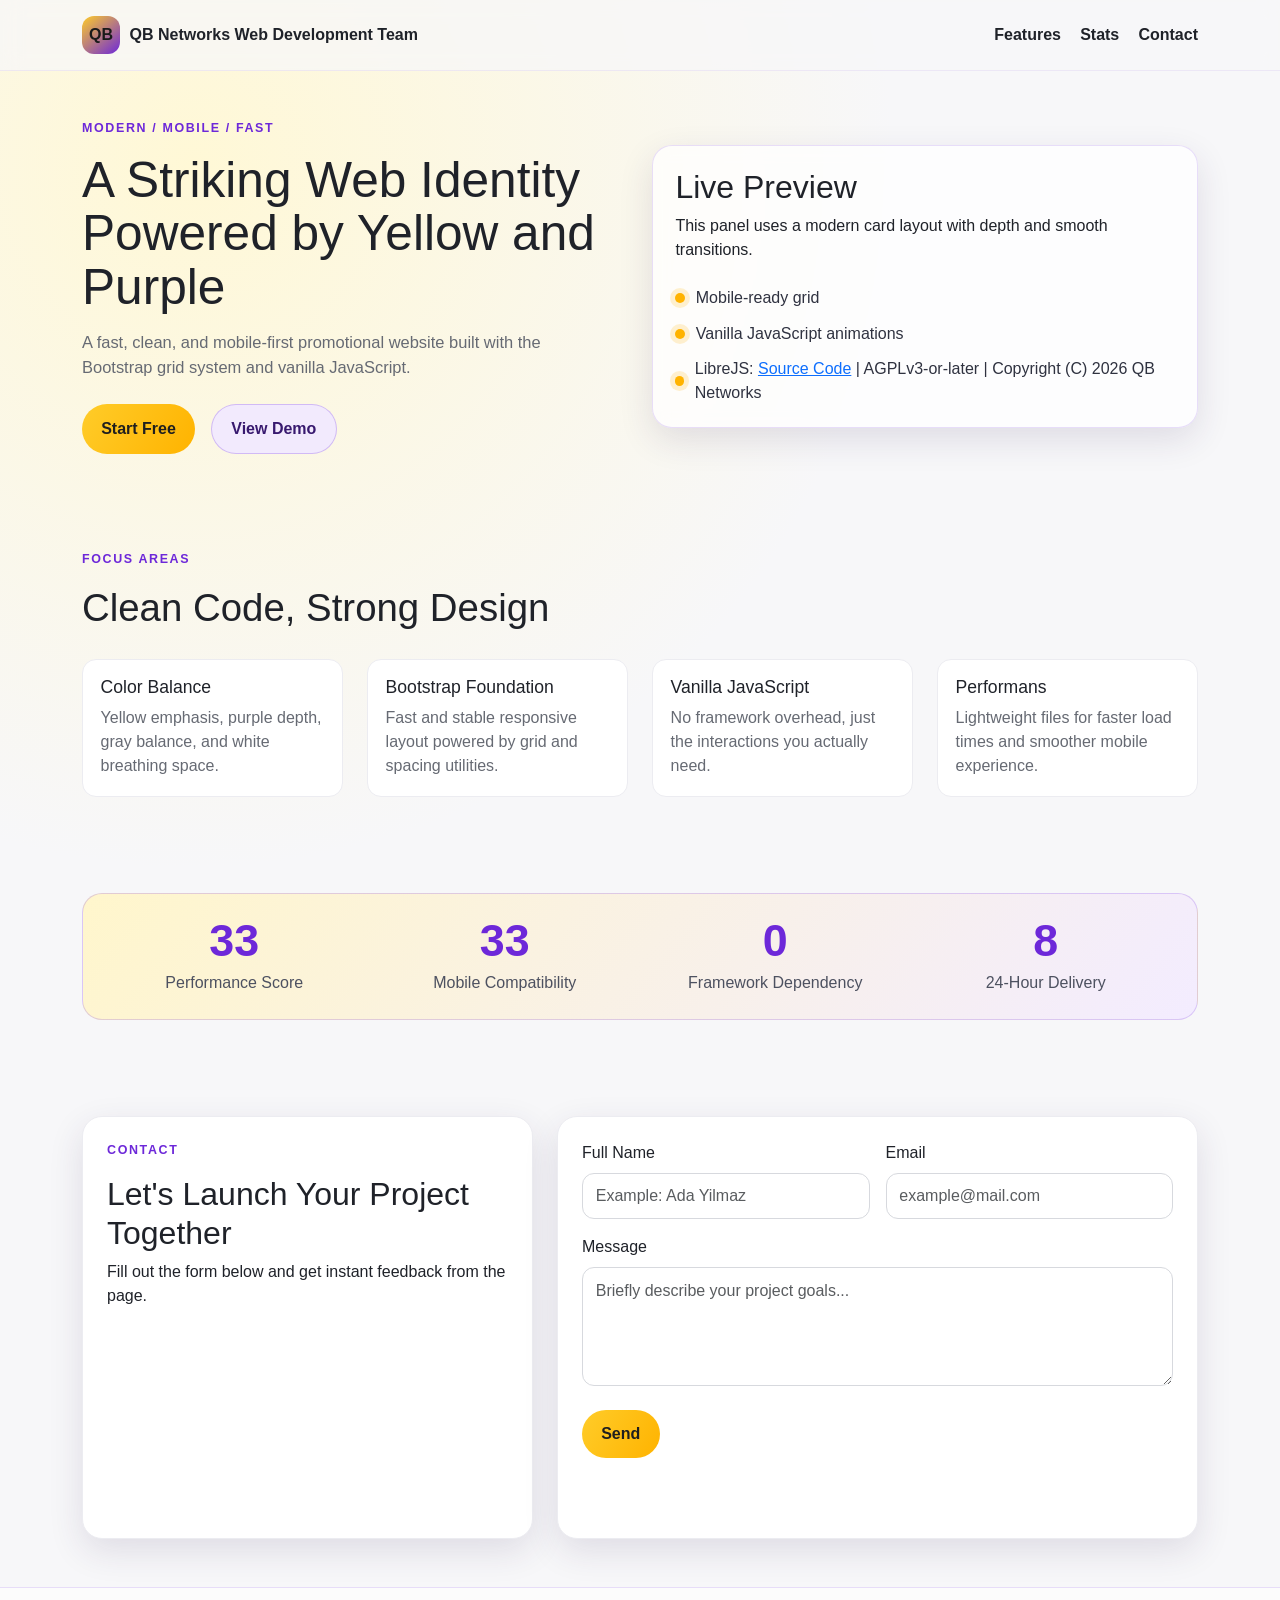
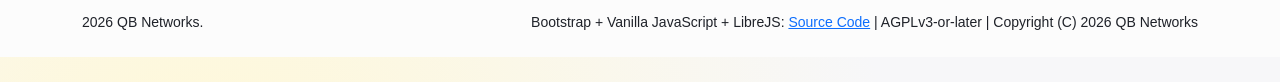
==== index.html @ ce6c525c "initial with AGPLv3-or-later Signed-off-by: Mert Gör <mertgor@qbnetworks.xyz>" ====
<!doctype html>
<!--
QB Networks Web Development Team - modern and mobile-friendly promotional website.
Copyright (C) 2026 QB Networks

This program is free software: you can redistribute it and/or modify
it under the terms of the GNU Affero General Public License as published
by the Free Software Foundation, either version 3 of the License, or
(at your option) any later version.

This program is distributed in the hope that it will be useful,
but WITHOUT ANY WARRANTY; without even the implied warranty of
MERCHANTABILITY or FITNESS FOR A PARTICULAR PURPOSE. See the
GNU Affero General Public License for more details.

You should have received a copy of the GNU Affero General Public License
along with this program. If not, see <https://www.gnu.org/licenses/>.
-->
<html lang="en-US">
<head>
  <meta charset="utf-8">
  <meta name="viewport" content="width=device-width, initial-scale=1">
  <title>QB Networks Web Development Team - Modern Web Experience</title>
  <meta name="description" content="A modern, mobile-friendly landing page with a yellow, purple, gray, and white design system.">

  <!-- Bootstrap CSS (layout and responsive helpers only) -->
  <link
    href="https://cdn.jsdelivr.net/npm/bootstrap@5.3.3/dist/css/bootstrap.min.css"
    rel="stylesheet"
    integrity="sha384-QWTKZyjpPEjISv5WaRU9OFeRpok6YctnYmDr5pNlyT2bRjXh0JMhjY6hW+ALEwIH"
    crossorigin="anonymous"
  >

  <link rel="stylesheet" href="styles.css">
  <link rel="jslicense" href="#jslicense-labels1">
</head>
<body>
  <div class="bg-orb orb-a" aria-hidden="true"></div>
  <div class="bg-orb orb-b" aria-hidden="true"></div>

  <header class="site-header" id="top">
    <nav class="container py-3">
      <div class="d-flex align-items-center justify-content-between">
        <a class="brand" href="#top" aria-label="Home page">
          <span class="brand-mark">QB</span>
          <span class="brand-text">QB Networks Web Development Team</span>
        </a>

        <button id="menuButton" class="menu-btn" aria-expanded="false" aria-controls="mainMenu">
          Menu
        </button>

        <ul id="mainMenu" class="menu-list">
          <li><a href="#features">Features</a></li>
          <li><a href="#stats">Stats</a></li>
          <li><a href="#contact">Contact</a></li>
        </ul>
      </div>
    </nav>
  </header>

  <main>
    <section class="hero-section container py-5 py-lg-6">
      <div class="row align-items-center g-4">
        <div class="col-lg-6 reveal">
          <p class="eyebrow">Modern / Mobile / Fast</p>
          <h1 class="hero-title">A Striking Web Identity Powered by Yellow and Purple</h1>
          <p class="hero-subtitle">
            A fast, clean, and mobile-first promotional website built with the
            Bootstrap grid system and vanilla JavaScript.
          </p>

          <div class="d-flex flex-wrap gap-3 mt-4">
            <a class="btn-primary-custom" href="#contact">Start Free</a>
            <a class="btn-secondary-custom" href="#features">View Demo</a>
          </div>
        </div>

        <div class="col-lg-6 reveal">
          <div class="glass-card hero-card">
            <h2>Live Preview</h2>
            <p class="mb-4">This panel uses a modern card layout with depth and smooth transitions.</p>

            <div class="status-list">
              <div class="status-item">
                <span class="dot"></span>
                <span>Mobile-ready grid</span>
              </div>
              <div class="status-item">
                <span class="dot"></span>
                <span>Vanilla JavaScript animations</span>
              </div>
              <div class="status-item">
                <span class="dot"></span>
                <span>
                  LibreJS: <a href="script.js">Source Code</a> | AGPLv3-or-later |
                  Copyright (C) 2026 QB Networks
                </span>
              </div>
            </div>
          </div>
        </div>
      </div>
    </section>

    <section id="features" class="container py-5">
      <div class="section-head reveal">
        <p class="eyebrow">Focus Areas</p>
        <h2>Clean Code, Strong Design</h2>
      </div>

      <div class="row g-4 mt-1">
        <div class="col-md-6 col-xl-3 reveal">
          <article class="feature-card">
            <h3>Color Balance</h3>
            <p>Yellow emphasis, purple depth, gray balance, and white breathing space.</p>
          </article>
        </div>
        <div class="col-md-6 col-xl-3 reveal">
          <article class="feature-card">
            <h3>Bootstrap Foundation</h3>
            <p>Fast and stable responsive layout powered by grid and spacing utilities.</p>
          </article>
        </div>
        <div class="col-md-6 col-xl-3 reveal">
          <article class="feature-card">
            <h3>Vanilla JavaScript</h3>
            <p>No framework overhead, just the interactions you actually need.</p>
          </article>
        </div>
        <div class="col-md-6 col-xl-3 reveal">
          <article class="feature-card">
            <h3>Performans</h3>
            <p>Lightweight files for faster load times and smoother mobile experience.</p>
          </article>
        </div>
      </div>
    </section>

    <section id="stats" class="container py-5">
      <div class="stats-wrap reveal">
        <div class="row g-3 text-center">
          <div class="col-6 col-md-3">
            <p class="stat-number" data-target="98">0</p>
            <p class="stat-label">Performance Score</p>
          </div>
          <div class="col-6 col-md-3">
            <p class="stat-number" data-target="100">0</p>
            <p class="stat-label">Mobile Compatibility</p>
          </div>
          <div class="col-6 col-md-3">
            <p class="stat-number" data-target="0">0</p>
            <p class="stat-label">Framework Dependency</p>
          </div>
          <div class="col-6 col-md-3">
            <p class="stat-number" data-target="24">0</p>
            <p class="stat-label">24-Hour Delivery</p>
          </div>
        </div>
      </div>
    </section>

    <section id="contact" class="container py-5 pb-6">
      <div class="row g-4 align-items-stretch">
        <div class="col-lg-5 reveal">
          <div class="contact-info">
            <p class="eyebrow">Contact</p>
            <h2>Let's Launch Your Project Together</h2>
            <p>Fill out the form below and get instant feedback from the page.</p>
          </div>
        </div>

        <div class="col-lg-7 reveal">
          <form id="contactForm" class="contact-form" novalidate>
            <div class="row g-3">
              <div class="col-md-6">
                <label for="name" class="form-label">Full Name</label>
                <input id="name" name="name" class="form-control" required minlength="3" placeholder="Example: Ada Yilmaz">
              </div>
              <div class="col-md-6">
                <label for="email" class="form-label">Email</label>
                <input id="email" name="email" type="email" class="form-control" required placeholder="example@mail.com">
              </div>
              <div class="col-12">
                <label for="message" class="form-label">Message</label>
                <textarea id="message" name="message" rows="4" class="form-control" required minlength="10" placeholder="Briefly describe your project goals..."></textarea>
              </div>
            </div>

            <button type="submit" class="btn-primary-custom mt-4">Send</button>
            <p id="formResult" class="form-result mt-3" role="status" aria-live="polite"></p>
          </form>
        </div>
      </div>
    </section>
  </main>

  <footer class="site-footer py-4">
    <div class="container d-flex flex-column flex-md-row justify-content-between gap-2">
      <small>2026 QB Networks.</small>
      <small>
        Bootstrap + Vanilla JavaScript + LibreJS: <a href="script.js">Source Code</a> |
        AGPLv3-or-later | Copyright (C) 2026 QB Networks
      </small>
    </div>
  </footer>

  <!-- LibreJS JavaScript license information -->
  <table id="jslicense-labels1" class="visually-hidden" aria-hidden="true">
    <tr>
      <td><a href="script.js">script.js</a></td>
      <td><a href="https://www.gnu.org/licenses/agpl-3.0.html">GNU AGPLv3 or later</a></td>
      <td><a href="script.js">Source</a></td>
    </tr>
  </table>

  <script src="script.js"></script>
</body>
</html>
---- styles.css ----
/*
QB Networks Web Development Team - modern and mobile-friendly promotional website.
Copyright (C) 2026 QB Networks

This program is free software: you can redistribute it and/or modify
it under the terms of the GNU Affero General Public License as published
by the Free Software Foundation, either version 3 of the License, or
(at your option) any later version.

This program is distributed in the hope that it will be useful,
but WITHOUT ANY WARRANTY; without even the implied warranty of
MERCHANTABILITY or FITNESS FOR A PARTICULAR PURPOSE. See the
GNU Affero General Public License for more details.

You should have received a copy of the GNU Affero General Public License
along with this program. If not, see <https://www.gnu.org/licenses/>.
*/

:root {
  --bg: #f7f7f9;
  --white: #ffffff;
  --gray-100: #ececf1;
  --gray-500: #666a73;
  --gray-900: #1f2229;
  --yellow: #ffcc29;
  --yellow-strong: #ffb300;
  --purple: #6d28d9;
  --purple-soft: #8854e9;
  --radius-lg: 20px;
  --radius-md: 14px;
  --shadow-soft: 0 12px 35px rgba(49, 34, 79, 0.12);
}

* {
  box-sizing: border-box;
}

html,
body {
  margin: 0;
  padding: 0;
  background: radial-gradient(circle at 15% 10%, #fff8d6 0%, var(--bg) 38%),
              radial-gradient(circle at 85% 8%, #eee5ff 0%, transparent 35%),
              var(--bg);
  color: var(--gray-900);
  font-family: "Segoe UI", "Trebuchet MS", sans-serif;
  scroll-behavior: smooth;
}

body {
  min-height: 100vh;
  position: relative;
  overflow-x: hidden;
}

.py-lg-6 {
  padding-top: 6rem;
  padding-bottom: 6rem;
}

.pb-6 {
  padding-bottom: 6rem;
}

.bg-orb {
  position: fixed;
  border-radius: 999px;
  filter: blur(50px);
  opacity: 0.35;
  z-index: -1;
}

.orb-a {
  width: 260px;
  height: 260px;
  background: var(--yellow);
  top: -70px;
  left: -50px;
}

.orb-b {
  width: 320px;
  height: 320px;
  background: var(--purple-soft);
  right: -100px;
  top: 120px;
}

.site-header {
  position: sticky;
  top: 0;
  z-index: 10;
  -webkit-backdrop-filter: blur(10px);
  backdrop-filter: blur(10px);
  background: rgba(247, 247, 249, 0.75);
  border-bottom: 1px solid rgba(109, 40, 217, 0.08);
  transition: box-shadow 0.25s ease;
}

.site-header.scrolled {
  box-shadow: 0 10px 30px rgba(0, 0, 0, 0.08);
}

.brand {
  text-decoration: none;
  color: inherit;
  display: inline-flex;
  align-items: center;
  gap: 0.6rem;
  font-weight: 700;
}

.brand-mark {
  width: 38px;
  height: 38px;
  border-radius: 12px;
  display: grid;
  place-items: center;
  background: linear-gradient(140deg, var(--yellow), var(--purple));
  color: #1a1a1a;
}

.menu-btn {
  display: none;
  border: 0;
  border-radius: 999px;
  background: var(--purple);
  color: var(--white);
  padding: 0.55rem 1rem;
}

.menu-list {
  list-style: none;
  margin: 0;
  padding: 0;
  display: flex;
  align-items: center;
  gap: 1.2rem;
}

.menu-list a {
  text-decoration: none;
  color: var(--gray-900);
  font-weight: 600;
  position: relative;
}

.menu-list a::after {
  content: "";
  position: absolute;
  left: 0;
  bottom: -4px;
  width: 0;
  height: 2px;
  background: linear-gradient(to right, var(--yellow), var(--purple));
  transition: width 0.2s ease;
}

.menu-list a:hover::after,
.menu-list a:focus-visible::after {
  width: 100%;
}

.eyebrow {
  text-transform: uppercase;
  letter-spacing: 0.13em;
  font-size: 0.78rem;
  color: var(--purple);
  font-weight: 700;
}

.hero-title {
  font-size: clamp(2rem, 4vw, 3.1rem);
  line-height: 1.08;
  margin: 0.5rem 0 1rem;
}

.hero-subtitle {
  max-width: 58ch;
  color: var(--gray-500);
  font-size: 1.03rem;
}

.glass-card {
  background: rgba(255, 255, 255, 0.72);
  border: 1px solid rgba(109, 40, 217, 0.15);
  border-radius: var(--radius-lg);
  box-shadow: var(--shadow-soft);
  -webkit-backdrop-filter: blur(8px);
  backdrop-filter: blur(8px);
}

.hero-card {
  padding: 1.4rem;
}

.status-list {
  display: grid;
  gap: 0.7rem;
}

.status-item {
  display: flex;
  align-items: center;
  gap: 0.65rem;
  color: #2f3240;
}

.dot {
  width: 10px;
  height: 10px;
  border-radius: 999px;
  background: var(--yellow-strong);
  box-shadow: 0 0 0 5px rgba(255, 179, 0, 0.18);
}

.section-head h2 {
  margin-bottom: 0;
  font-size: clamp(1.6rem, 3vw, 2.4rem);
}

.feature-card {
  background: var(--white);
  border: 1px solid var(--gray-100);
  border-radius: var(--radius-md);
  padding: 1.1rem;
  height: 100%;
  transition: transform 0.2s ease, box-shadow 0.2s ease, border-color 0.2s ease;
}

.feature-card:hover {
  transform: translateY(-4px);
  border-color: rgba(109, 40, 217, 0.35);
  box-shadow: 0 10px 25px rgba(109, 40, 217, 0.08);
}

.feature-card h3 {
  font-size: 1.1rem;
  margin-bottom: 0.5rem;
}

.feature-card p {
  margin-bottom: 0;
  color: var(--gray-500);
}

.stats-wrap {
  background: linear-gradient(130deg, #fff6cc, #f3ecff);
  border: 1px solid rgba(109, 40, 217, 0.2);
  border-radius: var(--radius-lg);
  padding: 1.5rem;
}

.stat-number {
  font-size: clamp(1.8rem, 4vw, 2.8rem);
  margin: 0;
  line-height: 1;
  font-weight: 800;
  color: var(--purple);
}

.stat-label {
  margin: 0.5rem 0 0;
  color: #4d5160;
}

.contact-info,
.contact-form {
  background: var(--white);
  border: 1px solid var(--gray-100);
  border-radius: var(--radius-lg);
  box-shadow: var(--shadow-soft);
  height: 100%;
}

.contact-info {
  padding: 1.5rem;
}

.contact-form {
  padding: 1.5rem;
}

.form-control {
  border-radius: 12px;
  border: 1px solid #d7d9de;
  padding: 0.65rem 0.8rem;
}

.form-control:focus {
  border-color: var(--purple-soft);
  box-shadow: 0 0 0 0.2rem rgba(109, 40, 217, 0.18);
}

.btn-primary-custom,
.btn-secondary-custom {
  display: inline-flex;
  align-items: center;
  justify-content: center;
  border-radius: 999px;
  text-decoration: none;
  border: 0;
  font-weight: 700;
  padding: 0.75rem 1.2rem;
}

.btn-primary-custom {
  background: linear-gradient(120deg, var(--yellow), var(--yellow-strong));
  color: #1f1f1f;
}

.btn-primary-custom:hover {
  filter: brightness(1.03);
}

.btn-secondary-custom {
  background: #f2eafd;
  color: #38196f;
  border: 1px solid rgba(109, 40, 217, 0.25);
}

.form-result {
  min-height: 1.5rem;
  color: var(--purple);
  font-weight: 600;
}

.site-footer {
  border-top: 1px solid rgba(109, 40, 217, 0.15);
  background: rgba(255, 255, 255, 0.62);
}

.reveal {
  opacity: 0;
  transform: translateY(22px);
  transition: opacity 0.55s ease, transform 0.55s ease;
}

.reveal.visible {
  opacity: 1;
  transform: translateY(0);
}

@media (max-width: 991.98px) {
  .menu-btn {
    display: inline-flex;
  }

  .menu-list {
    position: absolute;
    top: 72px;
    right: 1rem;
    width: min(220px, calc(100vw - 2rem));
    flex-direction: column;
    align-items: stretch;
    gap: 0.4rem;
    background: var(--white);
    border: 1px solid var(--gray-100);
    border-radius: 12px;
    box-shadow: 0 16px 40px rgba(0, 0, 0, 0.12);
    padding: 0.7rem;
    display: none;
  }

  .menu-list.open {
    display: flex;
  }

  .menu-list a {
    display: block;
    padding: 0.55rem 0.6rem;
    border-radius: 8px;
  }

  .menu-list a:hover,
  .menu-list a:focus-visible {
    background: #f6f0ff;
  }
}

@media (prefers-reduced-motion: reduce) {
  * {
    animation: none !important;
    transition: none !important;
    scroll-behavior: auto !important;
  }
}
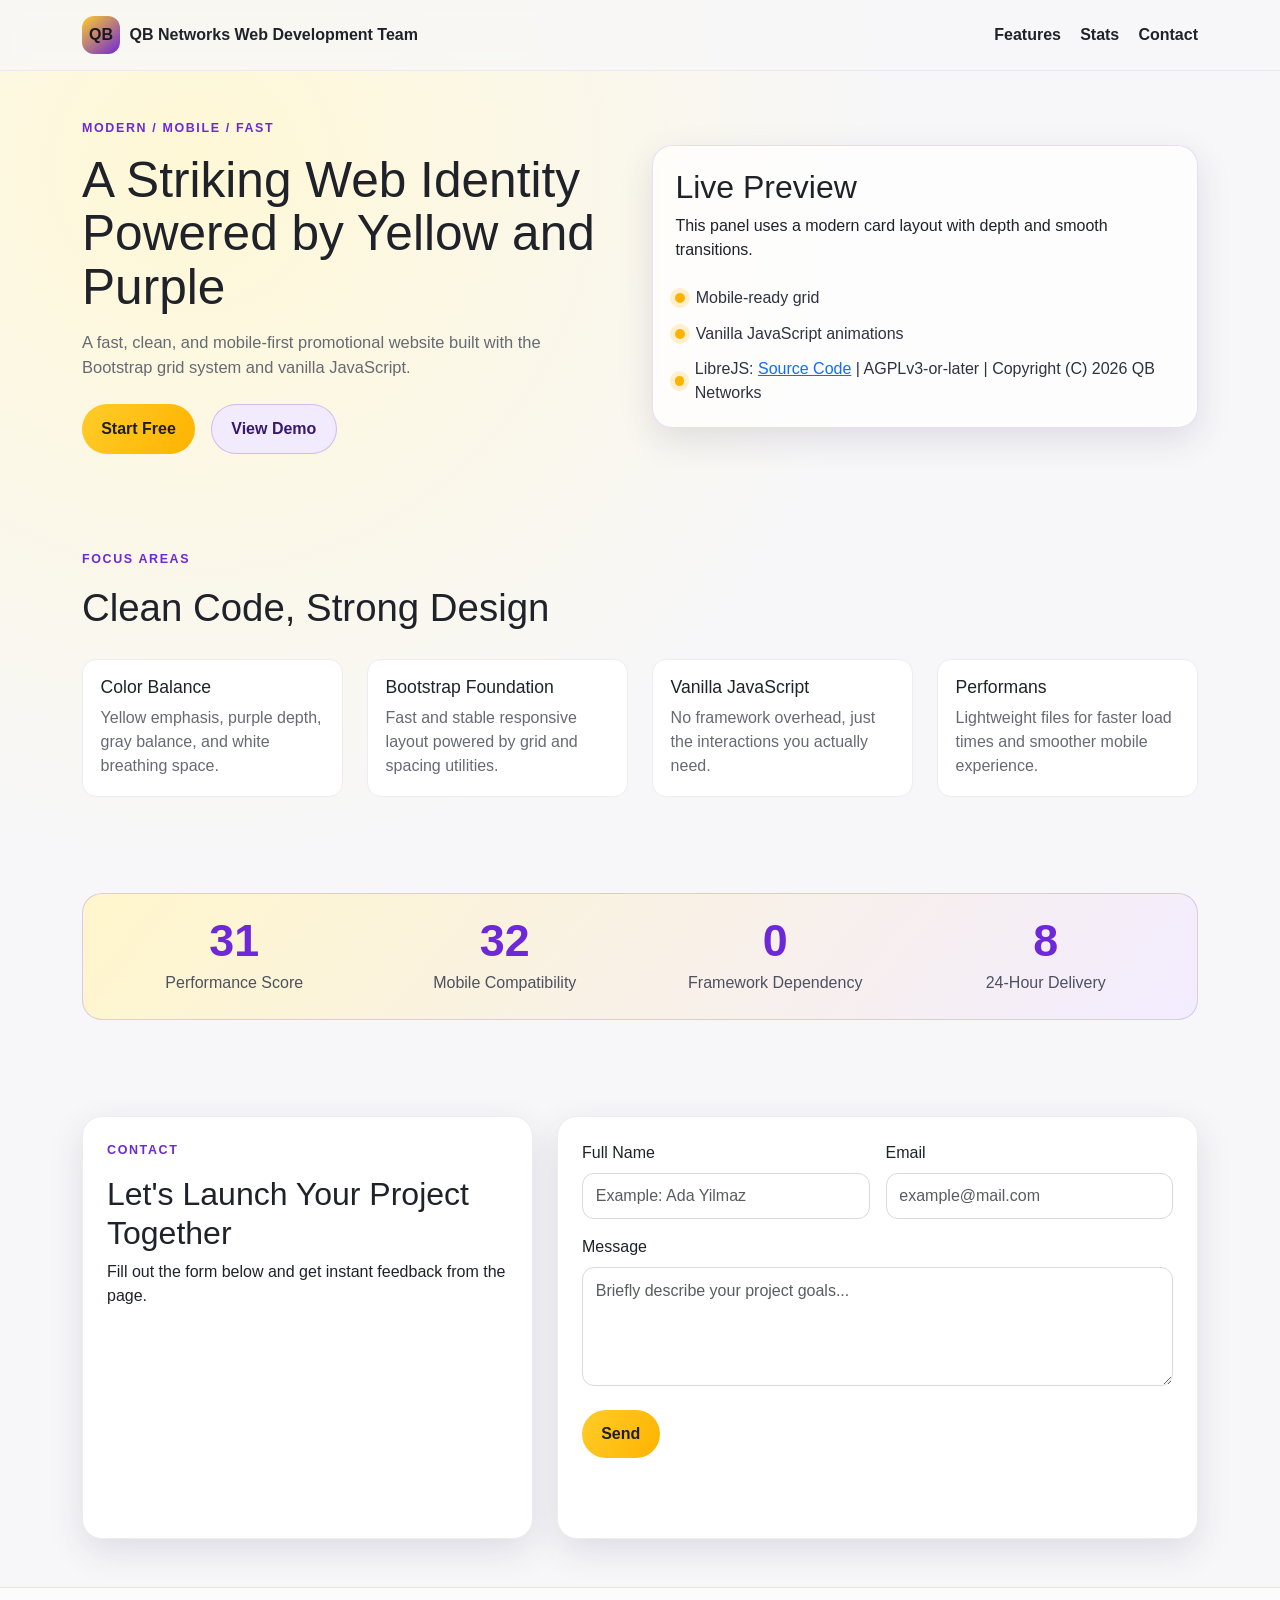
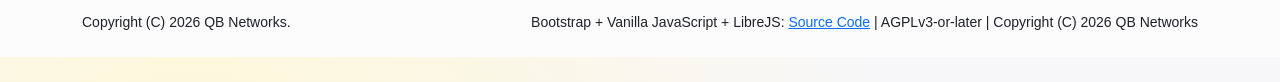
==== commit ce2de543: "ChangeLog written , Footer update Signed-off-by: Mert Gör <mertgor@qbnetworks.xyz>" ====
--- a/index.html
+++ b/index.html
@@ -197,7 +197,7 @@
 
   <footer class="site-footer py-4">
     <div class="container d-flex flex-column flex-md-row justify-content-between gap-2">
-      <small>2026 QB Networks.</small>
+      <small>Copyright (C) 2026 QB Networks.</small>
       <small>
         Bootstrap + Vanilla JavaScript + LibreJS: <a href="script.js">Source Code</a> |
         AGPLv3-or-later | Copyright (C) 2026 QB Networks
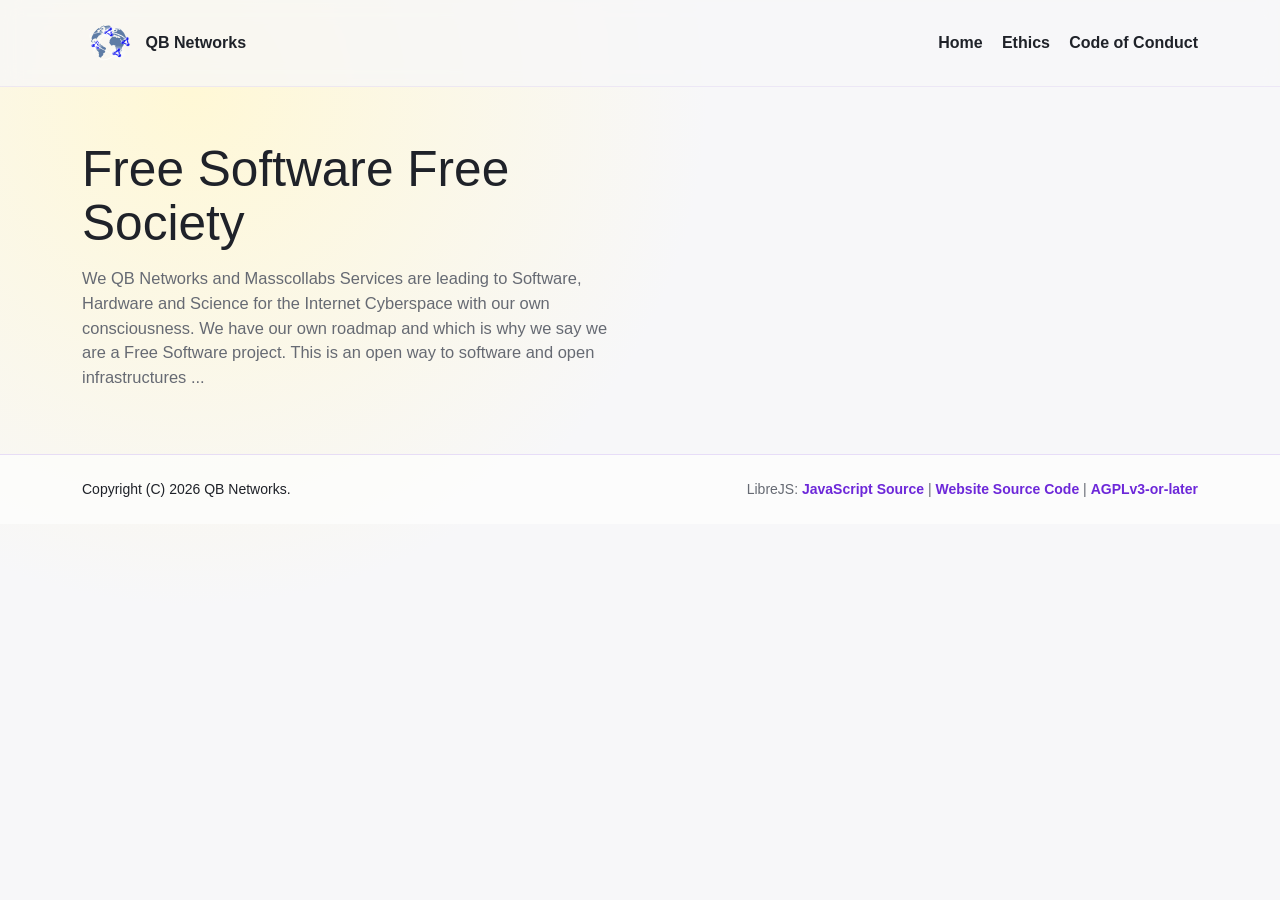
==== commit 7ae17839: "feat: refresh site structure and licensing links Signed-off-by: Mert Gör <mertgor@qbnetworks.xyz>" ====
--- a/index.html
+++ b/index.html
@@ -1,6 +1,6 @@
 <!doctype html>
 <!--
-QB Networks Web Development Team - modern and mobile-friendly promotional website.
+QB Networks - modern and mobile-friendly promotional website.
 Copyright (C) 2026 QB Networks
 
 This program is free software: you can redistribute it and/or modify
@@ -20,7 +20,7 @@
 <head>
   <meta charset="utf-8">
   <meta name="viewport" content="width=device-width, initial-scale=1">
-  <title>QB Networks Web Development Team - Modern Web Experience</title>
+  <title>QB Networks - Modern Web Experience</title>
   <meta name="description" content="A modern, mobile-friendly landing page with a yellow, purple, gray, and white design system.">
 
   <!-- Bootstrap CSS (layout and responsive helpers only) -->
@@ -32,6 +32,7 @@
   >
 
   <link rel="stylesheet" href="styles.css">
+  <link rel="icon" type="image/svg+xml" href="img/qbnetworks400x400.svg">
   <link rel="jslicense" href="#jslicense-labels1">
 </head>
 <body>
@@ -42,8 +43,8 @@
     <nav class="container py-3">
       <div class="d-flex align-items-center justify-content-between">
         <a class="brand" href="#top" aria-label="Home page">
-          <span class="brand-mark">QB</span>
-          <span class="brand-text">QB Networks Web Development Team</span>
+          <img class="brand-mark" src="img/qbnetworks400x400.svg" alt="" aria-hidden="true">
+          <span class="brand-text">QB Networks</span>
         </a>
 
         <button id="menuButton" class="menu-btn" aria-expanded="false" aria-controls="mainMenu">
@@ -51,9 +52,9 @@
         </button>
 
         <ul id="mainMenu" class="menu-list">
-          <li><a href="#features">Features</a></li>
-          <li><a href="#stats">Stats</a></li>
-          <li><a href="#contact">Contact</a></li>
+          <li><a href="#top">Home</a></li>
+          <li><a href="ethics.html">Ethics</a></li>
+          <li><a href="coc.html">Code of Conduct</a></li>
         </ul>
       </div>
     </nav>
@@ -63,134 +64,13 @@
     <section class="hero-section container py-5 py-lg-6">
       <div class="row align-items-center g-4">
         <div class="col-lg-6 reveal">
-          <p class="eyebrow">Modern / Mobile / Fast</p>
-          <h1 class="hero-title">A Striking Web Identity Powered by Yellow and Purple</h1>
+          <h1 class="hero-title">Free Software Free Society</h1>
           <p class="hero-subtitle">
-            A fast, clean, and mobile-first promotional website built with the
-            Bootstrap grid system and vanilla JavaScript.
+            We QB Networks and Masscollabs Services are leading to Software, Hardware and Science for the Internet Cyberspace with our own consciousness. We have our own roadmap and which is why we say we are a Free Software project. This is an open way to software and open infrastructures ...
           </p>
 
-          <div class="d-flex flex-wrap gap-3 mt-4">
-            <a class="btn-primary-custom" href="#contact">Start Free</a>
-            <a class="btn-secondary-custom" href="#features">View Demo</a>
-          </div>
         </div>
 
-        <div class="col-lg-6 reveal">
-          <div class="glass-card hero-card">
-            <h2>Live Preview</h2>
-            <p class="mb-4">This panel uses a modern card layout with depth and smooth transitions.</p>
-
-            <div class="status-list">
-              <div class="status-item">
-                <span class="dot"></span>
-                <span>Mobile-ready grid</span>
-              </div>
-              <div class="status-item">
-                <span class="dot"></span>
-                <span>Vanilla JavaScript animations</span>
-              </div>
-              <div class="status-item">
-                <span class="dot"></span>
-                <span>
-                  LibreJS: <a href="script.js">Source Code</a> | AGPLv3-or-later |
-                  Copyright (C) 2026 QB Networks
-                </span>
-              </div>
-            </div>
-          </div>
-        </div>
-      </div>
-    </section>
-
-    <section id="features" class="container py-5">
-      <div class="section-head reveal">
-        <p class="eyebrow">Focus Areas</p>
-        <h2>Clean Code, Strong Design</h2>
-      </div>
-
-      <div class="row g-4 mt-1">
-        <div class="col-md-6 col-xl-3 reveal">
-          <article class="feature-card">
-            <h3>Color Balance</h3>
-            <p>Yellow emphasis, purple depth, gray balance, and white breathing space.</p>
-          </article>
-        </div>
-        <div class="col-md-6 col-xl-3 reveal">
-          <article class="feature-card">
-            <h3>Bootstrap Foundation</h3>
-            <p>Fast and stable responsive layout powered by grid and spacing utilities.</p>
-          </article>
-        </div>
-        <div class="col-md-6 col-xl-3 reveal">
-          <article class="feature-card">
-            <h3>Vanilla JavaScript</h3>
-            <p>No framework overhead, just the interactions you actually need.</p>
-          </article>
-        </div>
-        <div class="col-md-6 col-xl-3 reveal">
-          <article class="feature-card">
-            <h3>Performans</h3>
-            <p>Lightweight files for faster load times and smoother mobile experience.</p>
-          </article>
-        </div>
-      </div>
-    </section>
-
-    <section id="stats" class="container py-5">
-      <div class="stats-wrap reveal">
-        <div class="row g-3 text-center">
-          <div class="col-6 col-md-3">
-            <p class="stat-number" data-target="98">0</p>
-            <p class="stat-label">Performance Score</p>
-          </div>
-          <div class="col-6 col-md-3">
-            <p class="stat-number" data-target="100">0</p>
-            <p class="stat-label">Mobile Compatibility</p>
-          </div>
-          <div class="col-6 col-md-3">
-            <p class="stat-number" data-target="0">0</p>
-            <p class="stat-label">Framework Dependency</p>
-          </div>
-          <div class="col-6 col-md-3">
-            <p class="stat-number" data-target="24">0</p>
-            <p class="stat-label">24-Hour Delivery</p>
-          </div>
-        </div>
-      </div>
-    </section>
-
-    <section id="contact" class="container py-5 pb-6">
-      <div class="row g-4 align-items-stretch">
-        <div class="col-lg-5 reveal">
-          <div class="contact-info">
-            <p class="eyebrow">Contact</p>
-            <h2>Let's Launch Your Project Together</h2>
-            <p>Fill out the form below and get instant feedback from the page.</p>
-          </div>
-        </div>
-
-        <div class="col-lg-7 reveal">
-          <form id="contactForm" class="contact-form" novalidate>
-            <div class="row g-3">
-              <div class="col-md-6">
-                <label for="name" class="form-label">Full Name</label>
-                <input id="name" name="name" class="form-control" required minlength="3" placeholder="Example: Ada Yilmaz">
-              </div>
-              <div class="col-md-6">
-                <label for="email" class="form-label">Email</label>
-                <input id="email" name="email" type="email" class="form-control" required placeholder="example@mail.com">
-              </div>
-              <div class="col-12">
-                <label for="message" class="form-label">Message</label>
-                <textarea id="message" name="message" rows="4" class="form-control" required minlength="10" placeholder="Briefly describe your project goals..."></textarea>
-              </div>
-            </div>
-
-            <button type="submit" class="btn-primary-custom mt-4">Send</button>
-            <p id="formResult" class="form-result mt-3" role="status" aria-live="polite"></p>
-          </form>
-        </div>
       </div>
     </section>
   </main>
@@ -198,9 +78,10 @@
   <footer class="site-footer py-4">
     <div class="container d-flex flex-column flex-md-row justify-content-between gap-2">
       <small>Copyright (C) 2026 QB Networks.</small>
-      <small>
-        Bootstrap + Vanilla JavaScript + LibreJS: <a href="script.js">Source Code</a> |
-        AGPLv3-or-later | Copyright (C) 2026 QB Networks
+      <small class="footer-meta">
+        LibreJS: <a href="script.js">JavaScript Source</a> |
+        <a href="https://codeberg.org/qbnetworks/qbnetworks.xyz">Website Source Code</a> |
+        <a href="https://www.gnu.org/licenses/agpl-3.0.html">AGPLv3-or-later</a>
       </small>
     </div>
   </footer>
--- a/styles.css
+++ b/styles.css
@@ -1,5 +1,5 @@
 /*
-QB Networks Web Development Team - modern and mobile-friendly promotional website.
+QB Networks - modern and mobile-friendly promotional website.
 Copyright (C) 2026 QB Networks
 
 This program is free software: you can redistribute it and/or modify
@@ -111,13 +111,13 @@
 }
 
 .brand-mark {
-  width: 38px;
-  height: 38px;
-  border-radius: 12px;
-  display: grid;
-  place-items: center;
-  background: linear-gradient(140deg, var(--yellow), var(--purple));
-  color: #1a1a1a;
+  width: 54px;
+  height: 54px;
+  border-radius: 0;
+  display: block;
+  object-fit: cover;
+  background: transparent;
+  box-shadow: none;
 }
 
 .menu-btn {
@@ -242,26 +242,6 @@
 .feature-card p {
   margin-bottom: 0;
   color: var(--gray-500);
-}
-
-.stats-wrap {
-  background: linear-gradient(130deg, #fff6cc, #f3ecff);
-  border: 1px solid rgba(109, 40, 217, 0.2);
-  border-radius: var(--radius-lg);
-  padding: 1.5rem;
-}
-
-.stat-number {
-  font-size: clamp(1.8rem, 4vw, 2.8rem);
-  margin: 0;
-  line-height: 1;
-  font-weight: 800;
-  color: var(--purple);
-}
-
-.stat-label {
-  margin: 0.5rem 0 0;
-  color: #4d5160;
 }
 
 .contact-info,
@@ -328,6 +308,21 @@
 .site-footer {
   border-top: 1px solid rgba(109, 40, 217, 0.15);
   background: rgba(255, 255, 255, 0.62);
+}
+
+.footer-meta {
+  color: var(--gray-500);
+}
+
+.footer-meta a {
+  color: var(--purple);
+  font-weight: 700;
+  text-decoration: none;
+}
+
+.footer-meta a:hover,
+.footer-meta a:focus-visible {
+  text-decoration: underline;
 }
 
 .reveal {
@@ -376,6 +371,7 @@
   .menu-list a:focus-visible {
     background: #f6f0ff;
   }
+
 }
 
 @media (prefers-reduced-motion: reduce) {
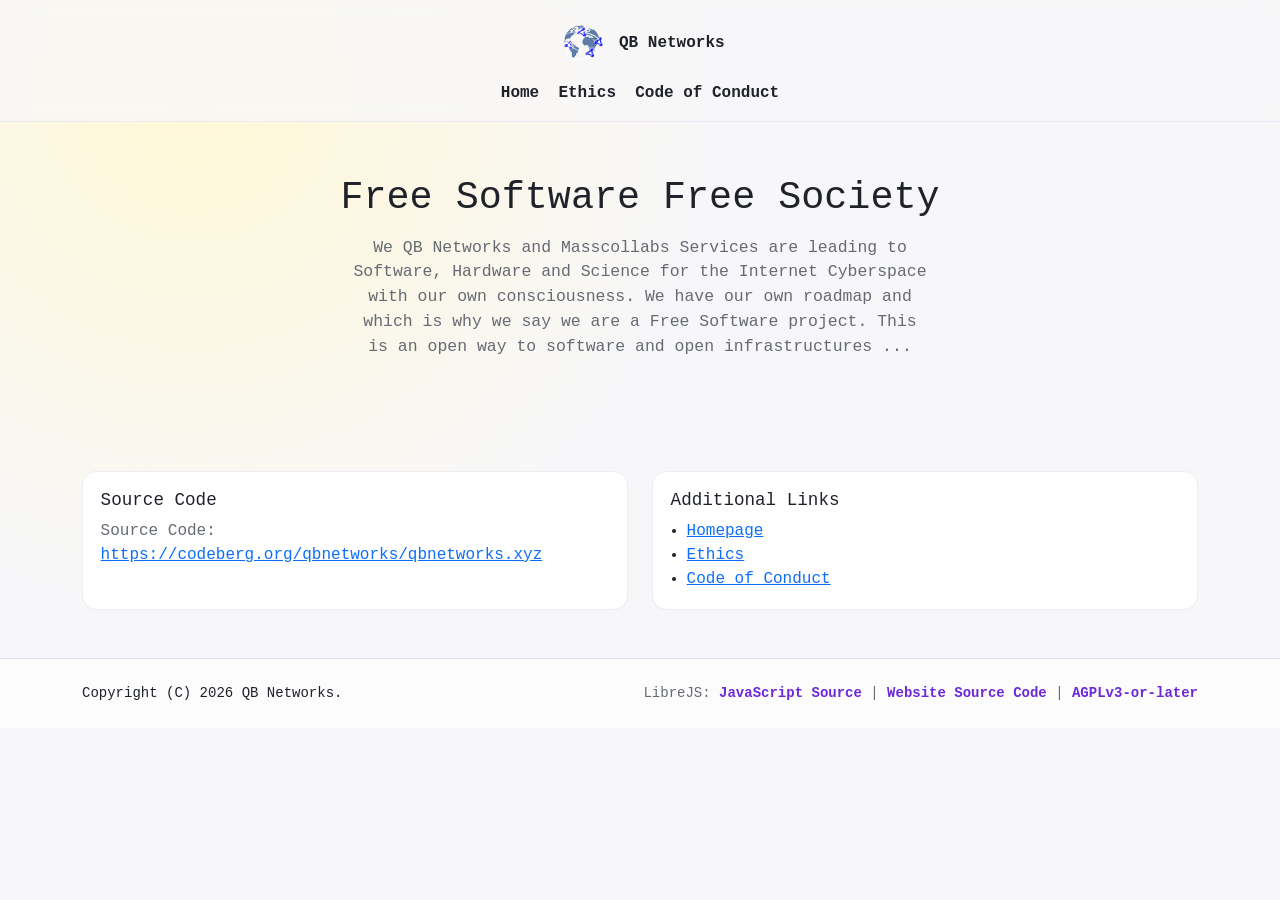
==== commit 95d794ba: "feat: unify centered header layout, typography, and bottom links Signed-off-by: Mert Gör <mertgor@qb" ====
--- a/index.html
+++ b/index.html
@@ -41,15 +41,11 @@
 
   <header class="site-header" id="top">
     <nav class="container py-3">
-      <div class="d-flex align-items-center justify-content-between">
-        <a class="brand" href="#top" aria-label="Home page">
+      <div class="header-stack">
+        <a class="brand" href="index.html" aria-label="Home page">
           <img class="brand-mark" src="img/qbnetworks400x400.svg" alt="" aria-hidden="true">
           <span class="brand-text">QB Networks</span>
         </a>
-
-        <button id="menuButton" class="menu-btn" aria-expanded="false" aria-controls="mainMenu">
-          Menu
-        </button>
 
         <ul id="mainMenu" class="menu-list">
           <li><a href="#top">Home</a></li>
@@ -62,8 +58,8 @@
 
   <main>
     <section class="hero-section container py-5 py-lg-6">
-      <div class="row align-items-center g-4">
-        <div class="col-lg-6 reveal">
+      <div class="row align-items-center justify-content-center g-4">
+        <div class="col-lg-8 reveal">
           <h1 class="hero-title">Free Software Free Society</h1>
           <p class="hero-subtitle">
             We QB Networks and Masscollabs Services are leading to Software, Hardware and Science for the Internet Cyberspace with our own consciousness. We have our own roadmap and which is why we say we are a Free Software project. This is an open way to software and open infrastructures ...
@@ -71,6 +67,27 @@
 
         </div>
 
+      </div>
+    </section>
+
+    <section id="license" class="container py-5 pb-6">
+      <div class="row g-4">
+        <div class="col-lg-6 reveal">
+          <article class="feature-card">
+            <h3>Source Code</h3>
+            <p class="mb-0">Source Code: <a href="https://codeberg.org/qbnetworks/qbnetworks.xyz">https://codeberg.org/qbnetworks/qbnetworks.xyz</a></p>
+          </article>
+        </div>
+        <div class="col-lg-6 reveal">
+          <article class="feature-card">
+            <h3>Additional Links</h3>
+            <ul class="mb-0 ps-3">
+              <li><a href="index.html">Homepage</a></li>
+              <li><a href="ethics.html">Ethics</a></li>
+              <li><a href="coc.html">Code of Conduct</a></li>
+            </ul>
+          </article>
+        </div>
       </div>
     </section>
   </main>
--- a/styles.css
+++ b/styles.css
@@ -43,7 +43,7 @@
               radial-gradient(circle at 85% 8%, #eee5ff 0%, transparent 35%),
               var(--bg);
   color: var(--gray-900);
-  font-family: "Segoe UI", "Trebuchet MS", sans-serif;
+  font-family: ui-monospace, "SFMono-Regular", Menlo, Monaco, Consolas, "Liberation Mono", "Courier New", monospace;
   scroll-behavior: smooth;
 }
 
@@ -101,11 +101,22 @@
   box-shadow: 0 10px 30px rgba(0, 0, 0, 0.08);
 }
 
+.header-stack {
+  display: flex;
+  flex-direction: column;
+  align-items: center;
+  justify-content: center;
+  gap: 0.7rem;
+  width: fit-content;
+  margin: 0 auto;
+}
+
 .brand {
   text-decoration: none;
   color: inherit;
   display: inline-flex;
   align-items: center;
+  justify-content: center;
   gap: 0.6rem;
   font-weight: 700;
 }
@@ -131,11 +142,14 @@
 
 .menu-list {
   list-style: none;
-  margin: 0;
+  margin: 0 auto;
   padding: 0;
   display: flex;
   align-items: center;
+  justify-content: center;
+  flex-wrap: wrap;
   gap: 1.2rem;
+  width: fit-content;
 }
 
 .menu-list a {
@@ -170,15 +184,19 @@
 }
 
 .hero-title {
-  font-size: clamp(2rem, 4vw, 3.1rem);
+  font-size: clamp(1.5rem, 3vw, 2.4rem);
   line-height: 1.08;
   margin: 0.5rem 0 1rem;
+  text-align: center;
 }
 
 .hero-subtitle {
   max-width: 58ch;
   color: var(--gray-500);
   font-size: 1.03rem;
+  text-align: center;
+  margin-left: auto;
+  margin-right: auto;
 }
 
 .glass-card {
@@ -337,39 +355,12 @@
 }
 
 @media (max-width: 991.98px) {
-  .menu-btn {
-    display: inline-flex;
+  .menu-list {
+    gap: 0.9rem;
   }
 
-  .menu-list {
-    position: absolute;
-    top: 72px;
-    right: 1rem;
-    width: min(220px, calc(100vw - 2rem));
-    flex-direction: column;
-    align-items: stretch;
-    gap: 0.4rem;
-    background: var(--white);
-    border: 1px solid var(--gray-100);
-    border-radius: 12px;
-    box-shadow: 0 16px 40px rgba(0, 0, 0, 0.12);
-    padding: 0.7rem;
-    display: none;
-  }
-
-  .menu-list.open {
-    display: flex;
-  }
-
   .menu-list a {
-    display: block;
-    padding: 0.55rem 0.6rem;
-    border-radius: 8px;
-  }
-
-  .menu-list a:hover,
-  .menu-list a:focus-visible {
-    background: #f6f0ff;
+    padding: 0.25rem 0.35rem;
   }
 
 }
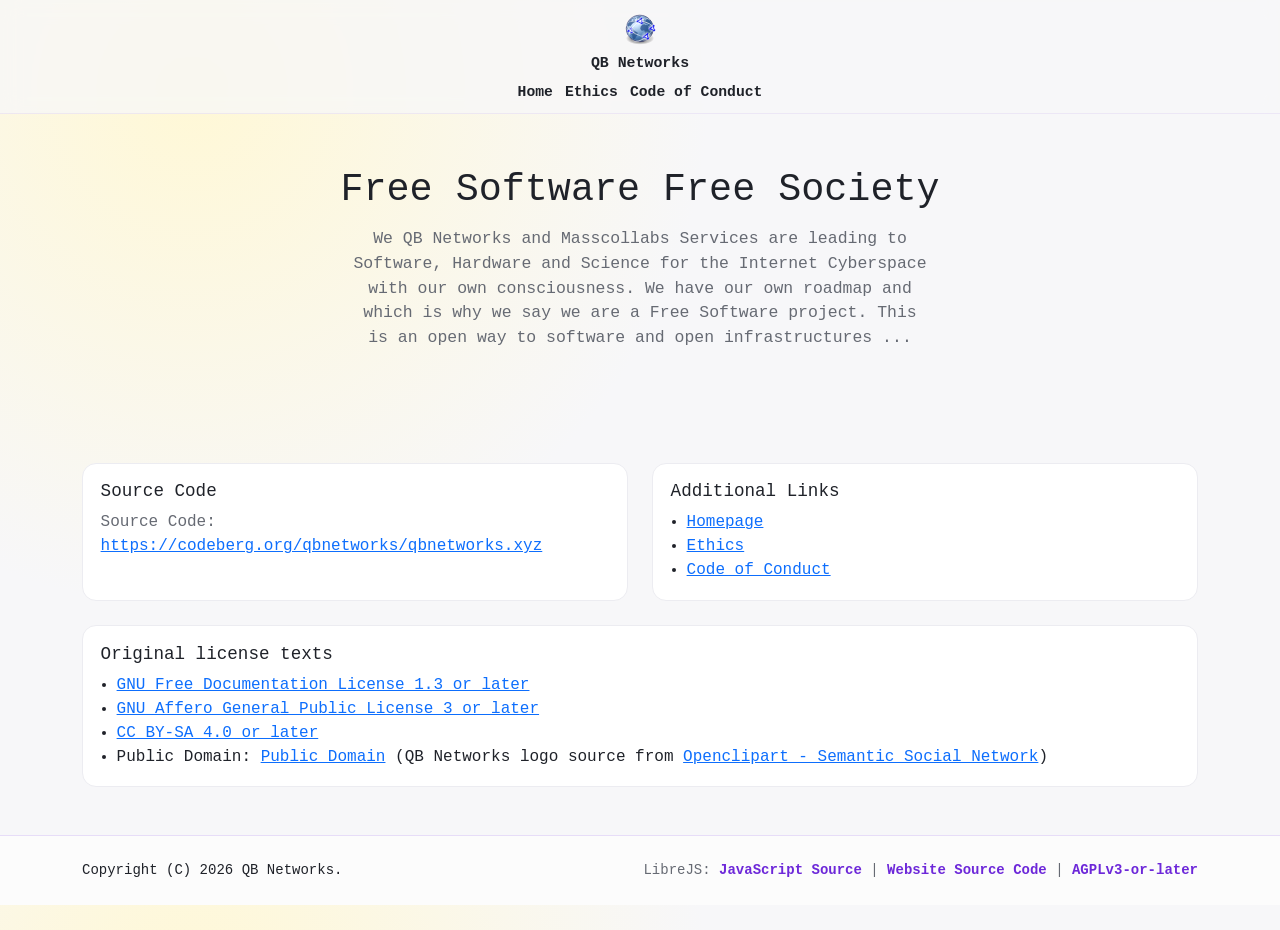
==== commit 0c9c2171: "Link license references and document updates Signed-off-by: Mert Gör <mertgor@qbnetworks.xyz>" ====
--- a/index.html
+++ b/index.html
@@ -47,6 +47,10 @@
           <span class="brand-text">QB Networks</span>
         </a>
 
+        <button id="menuButton" class="menu-btn" aria-expanded="false" aria-controls="mainMenu">
+          Menu
+        </button>
+
         <ul id="mainMenu" class="menu-list">
           <li><a href="#top">Home</a></li>
           <li><a href="ethics.html">Ethics</a></li>
@@ -88,6 +92,17 @@
             </ul>
           </article>
         </div>
+        <div class="col-lg-12 reveal">
+          <article class="feature-card">
+            <h3>Original license texts</h3>
+            <ul class="mb-0 ps-3">
+              <li><a href="https://www.gnu.org/licenses/fdl-1.3.html" target="_blank" rel="noopener noreferrer">GNU Free Documentation License 1.3 or later</a></li>
+              <li><a href="https://www.gnu.org/licenses/agpl-3.0.html" target="_blank" rel="noopener noreferrer">GNU Affero General Public License 3 or later</a></li>
+              <li><a href="https://creativecommons.org/licenses/by-sa/4.0/deed.en" target="_blank" rel="noopener noreferrer">CC BY-SA 4.0 or later</a></li>
+              <li>Public Domain: <a href="https://creativecommons.org/publicdomain/mark/1.0/" target="_blank" rel="noopener noreferrer">Public Domain</a> (QB Networks logo source from <a href="https://openclipart.org/detail/62191/semantic-social-network" target="_blank" rel="noopener noreferrer">Openclipart - Semantic Social Network</a>)</li>
+            </ul>
+          </article>
+        </div>
       </div>
     </section>
   </main>
--- a/styles.css
+++ b/styles.css
@@ -97,6 +97,11 @@
   transition: box-shadow 0.25s ease;
 }
 
+.site-header nav.container {
+  padding-top: 0.55rem !important;
+  padding-bottom: 0.55rem !important;
+}
+
 .site-header.scrolled {
   box-shadow: 0 10px 30px rgba(0, 0, 0, 0.08);
 }
@@ -106,7 +111,7 @@
   flex-direction: column;
   align-items: center;
   justify-content: center;
-  gap: 0.7rem;
+  gap: 0.35rem;
   width: fit-content;
   margin: 0 auto;
 }
@@ -115,20 +120,26 @@
   text-decoration: none;
   color: inherit;
   display: inline-flex;
+  flex-direction: column;
   align-items: center;
   justify-content: center;
-  gap: 0.6rem;
+  text-align: center;
+  gap: 0.2rem;
   font-weight: 700;
 }
 
 .brand-mark {
-  width: 54px;
-  height: 54px;
+  width: 40px;
+  height: 40px;
   border-radius: 0;
   display: block;
   object-fit: cover;
   background: transparent;
   box-shadow: none;
+}
+
+.brand-text {
+  font-size: 0.93rem;
 }
 
 .menu-btn {
@@ -148,7 +159,7 @@
   align-items: center;
   justify-content: center;
   flex-wrap: wrap;
-  gap: 1.2rem;
+  gap: 0.75rem;
   width: fit-content;
 }
 
@@ -156,6 +167,7 @@
   text-decoration: none;
   color: var(--gray-900);
   font-weight: 600;
+  font-size: 0.92rem;
   position: relative;
 }
 
@@ -354,13 +366,63 @@
   transform: translateY(0);
 }
 
+/* Keep anchor targets visible below the sticky header when navigating by hash links. */
+article[id^="principle-"],
+li[id^="ref-"] {
+  scroll-margin-top: 5.5rem;
+}
+
+article[id^="principle-"]:target,
+li[id^="ref-"]:target {
+  background: #fff4cc;
+  border-radius: 8px;
+}
+
 @media (max-width: 991.98px) {
+  .header-stack {
+    width: 100%;
+    align-items: center;
+  }
+
+  .brand {
+    flex-direction: column;
+    text-align: center;
+    margin: 0 auto;
+  }
+
+  .menu-btn {
+    display: none;
+  }
+
   .menu-list {
-    gap: 0.9rem;
+    display: flex;
+    flex-direction: row;
+    flex-wrap: wrap;
+    align-items: center;
+    justify-content: center;
+    gap: 1rem;
+    width: auto;
+    background: transparent;
+    border: 0;
+    box-shadow: none;
+    padding: 0;
+  }
+
+  .menu-list {
+    margin: 0 auto;
   }
 
   .menu-list a {
-    padding: 0.25rem 0.35rem;
+    display: block;
+    width: auto;
+    text-align: center;
+    padding: 0.25rem 0.3rem;
+    border-radius: 8px;
+  }
+
+  .menu-list a:hover,
+  .menu-list a:focus-visible {
+    background: #f6f0ff;
   }
 
 }
